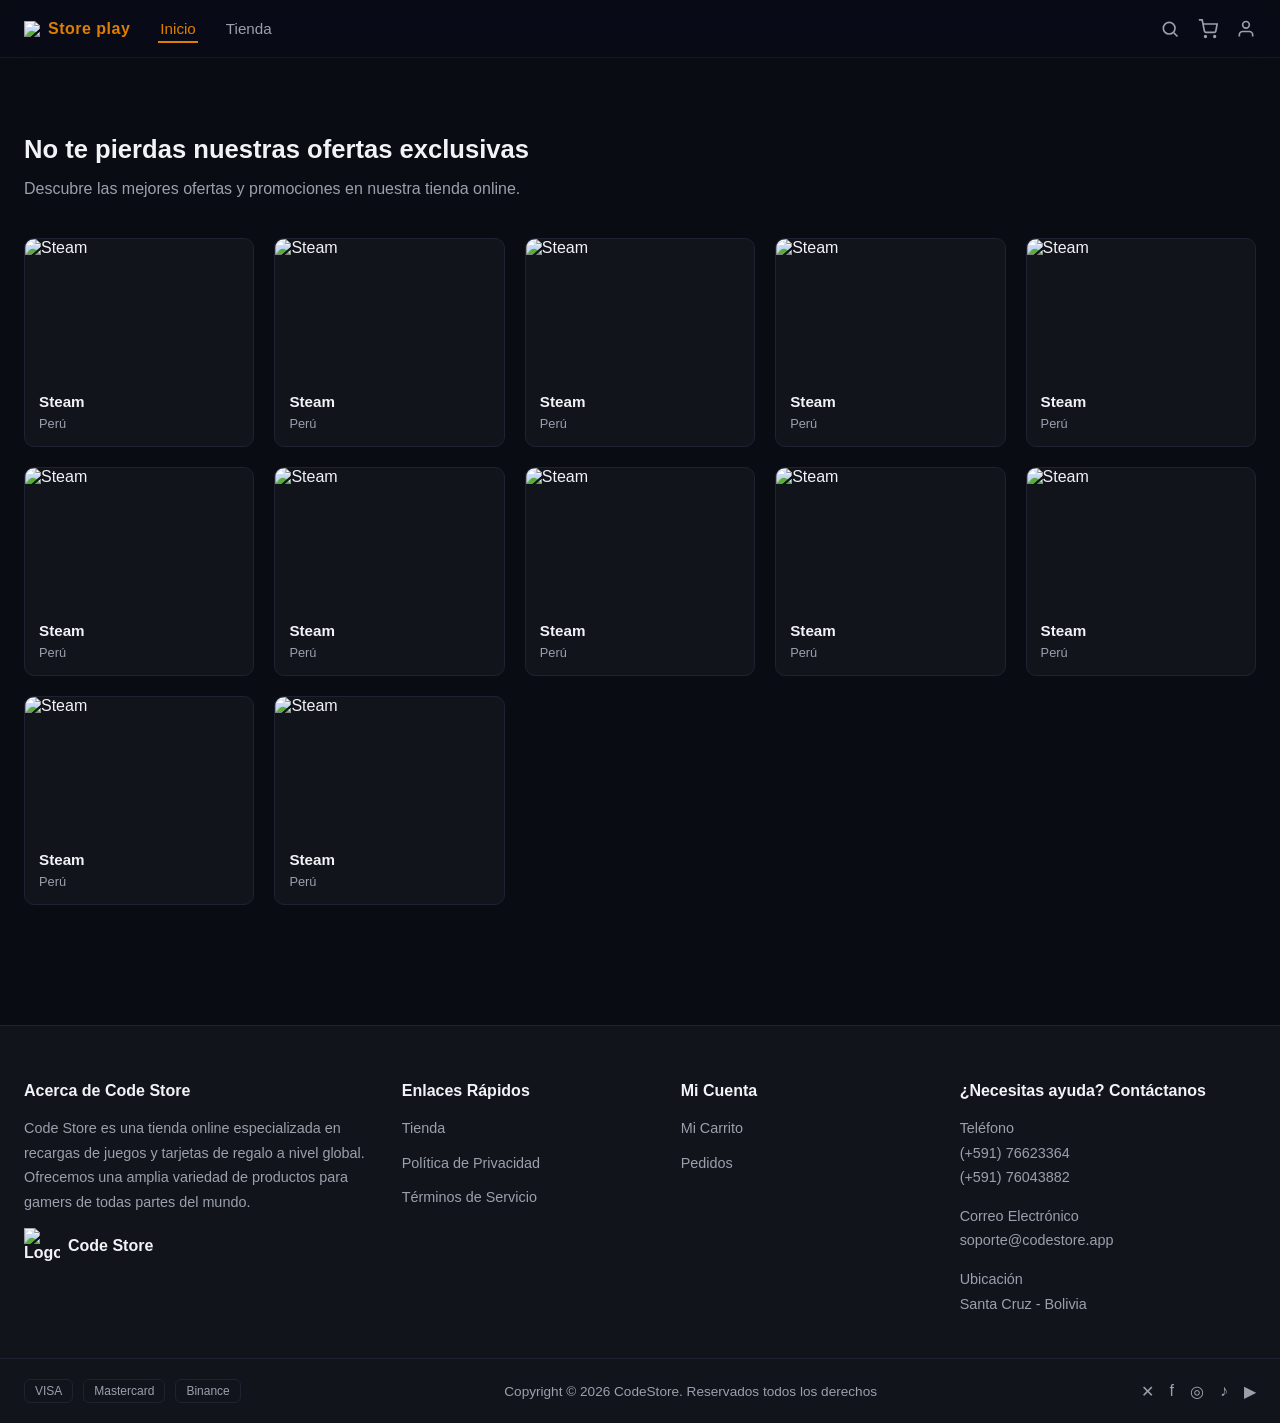
==== RWARD/index.html @ 768f9da8 "Add files via upload" ====
<!DOCTYPE html>
<html lang="es">
<head>
<meta charset="UTF-8">
<meta name="viewport" content="width=device-width, initial-scale=1">
<title>Code Store — Header y Footer</title>
<link rel="stylesheet" href="estilos.css">
</head>

<body>
<!-- ===================== CABEZA DE TODO ===================== -->

<header id="encabezado">
  <div class="encabezado__contenedor">
    <div class="encabezado__logo">
      <img src="img/logo.png">
        <span>Store play</span>
    </div>


<nav class="navegacion-principal">
    <a href="#" class="activo">Inicio</a>
    <a href="#">Tienda</a>
</nav>


    <div class="encabezado__acciones">

<!-- ===================================================== icono de búsqueda ===================== -->
      <svg class="icono-accion" viewBox="0 0 24 24" fill="none" stroke="currentColor" stroke-width="2">
        <circle cx="11" cy="11" r="7"></circle><line x1="21" y1="21" x2="16.65" y2="16.65"></line>
      </svg>

<!-- ===================================================== icono de carrito ===================== -->
      <svg class="icono-accion" viewBox="0 0 24 24" fill="none" stroke="currentColor" stroke-width="2">
        <circle cx="9" cy="21" r="1"></circle><circle cx="20" cy="21" r="1"></circle>
        <path d="M1 1h4l2.68 13.39a2 2 0 0 0 2 1.61h9.72a2 2 0 0 0 2-1.61L23 6H6"></path>
      </svg>

<!-- ===================================================== icono de perfil ===================== -->
      <svg class="icono-accion" viewBox="0 0 24 24" fill="none" stroke="currentColor" stroke-width="2">
        <path d="M20 21v-2a4 4 0 0 0-4-4H8a4 4 0 0 0-4 4v2"></path><circle cx="12" cy="7" r="4"></circle>
      </svg>

    </div>
  </div>
</header>


<!-- ===================== CONTENIDO ===================== -->


<main class="contenido-demo">

<h1 class="animar-aparicion">No te pierdas nuestras ofertas exclusivas</h1>

<p class="animar-aparicion">Descubre las mejores ofertas y promociones en nuestra tienda online.</p>

  <div class="grilla-productos">


    <div class="tarjeta-producto animar-aparicion">
      <div class="tarjeta-producto__imagen-contenedor zoom-al-pasar">
        <img src="img/steam.jpe" alt="Steam">
      </div>
      <div class="tarjeta-producto__info">
        <h3>Steam</h3>
        <span>Perú</span>
      </div>
    </div>
 

    <div class="tarjeta-producto animar-aparicion">
      <div class="tarjeta-producto__imagen-contenedor zoom-al-pasar">
        <img src="img/steam.jpe" alt="Steam">
      </div>
      <div class="tarjeta-producto__info">
        <h3>Steam</h3>
        <span>Perú</span>
      </div>
    </div>


    <div class="tarjeta-producto animar-aparicion">
      <div class="tarjeta-producto__imagen-contenedor zoom-al-pasar">
        <img src="img/steam.jpe" alt="Steam">
      </div>
      <div class="tarjeta-producto__info">
        <h3>Steam</h3>
        <span>Perú</span>
      </div>
    </div>


    <div class="tarjeta-producto animar-aparicion">
      <div class="tarjeta-producto__imagen-contenedor zoom-al-pasar">
        <img src="img/steam.jpe" alt="Steam">
      </div>
      <div class="tarjeta-producto__info">
        <h3>Steam</h3>
        <span>Perú</span>
      </div>
    </div>


    <div class="tarjeta-producto animar-aparicion">
      <div class="tarjeta-producto__imagen-contenedor zoom-al-pasar">
        <img src="img/steam.jpe" alt="Steam">
      </div>
      <div class="tarjeta-producto__info">
        <h3>Steam</h3>
        <span>Perú</span>
      </div>
    </div>


    <div class="tarjeta-producto animar-aparicion">
      <div class="tarjeta-producto__imagen-contenedor zoom-al-pasar">
        <img src="img/steam.jpe" alt="Steam">
      </div>
      <div class="tarjeta-producto__info">
        <h3>Steam</h3>
        <span>Perú</span>
      </div>
    </div>


    <div class="tarjeta-producto animar-aparicion">
      <div class="tarjeta-producto__imagen-contenedor zoom-al-pasar">
        <img src="img/steam.jpe" alt="Steam">
      </div>
      <div class="tarjeta-producto__info">
        <h3>Steam</h3>
        <span>Perú</span>
      </div>
    </div>


    <div class="tarjeta-producto animar-aparicion">
      <div class="tarjeta-producto__imagen-contenedor zoom-al-pasar">
        <img src="img/steam.jpe" alt="Steam">
      </div>
      <div class="tarjeta-producto__info">
        <h3>Steam</h3>
        <span>Perú</span>
      </div>
    </div>


    <div class="tarjeta-producto animar-aparicion">
      <div class="tarjeta-producto__imagen-contenedor zoom-al-pasar">
        <img src="img/steam.jpe" alt="Steam">
      </div>
      <div class="tarjeta-producto__info">
        <h3>Steam</h3>
        <span>Perú</span>
      </div>
    </div>


    <div class="tarjeta-producto animar-aparicion">
      <div class="tarjeta-producto__imagen-contenedor zoom-al-pasar">
        <img src="img/steam.jpe" alt="Steam">
      </div>
      <div class="tarjeta-producto__info">
        <h3>Steam</h3>
        <span>Perú</span>
      </div>
    </div>


    <div class="tarjeta-producto animar-aparicion">
      <div class="tarjeta-producto__imagen-contenedor zoom-al-pasar">
        <img src="img/steam.jpe" alt="Steam">
      </div>
      <div class="tarjeta-producto__info">
        <h3>Steam</h3>
        <span>Perú</span>
      </div>
    </div>


    <div class="tarjeta-producto animar-aparicion">
      <div class="tarjeta-producto__imagen-contenedor zoom-al-pasar">
        <img src="img/steam.jpe" alt="Steam">
      </div>
      <div class="tarjeta-producto__info">
        <h3>Steam</h3>
        <span>Perú</span>
      </div>
    </div>
  </div>
</main>

<!-- ===================== PIE DE PÁGINA ===================== -->
<footer id="pie-pagina">
  <div class="pie-pagina__contenedor">

    <div class="columna-pie animar-aparicion">
      <h4>Acerca de Code Store</h4>
      <p>Code Store es una tienda online especializada en recargas de juegos y tarjetas de regalo a nivel global. Ofrecemos una amplia variedad de productos para gamers de todas partes del mundo.</p>
      <div class="columna-pie__logo zoom-al-pasar">
        <img src="https://placehold.co/40x40/2d7dfb/ffffff?text=CS" alt="Logo Code Store">
        Code Store
      </div>
    </div>

    <div class="columna-pie animar-aparicion">
      <h4>Enlaces Rápidos</h4>
      <a href="#">Tienda</a>
      <a href="#">Política de Privacidad</a>
      <a href="#">Términos de Servicio</a>
    </div>

    <div class="columna-pie animar-aparicion">
      <h4>Mi Cuenta</h4>
      <a href="#">Mi Carrito</a>
      <a href="#">Pedidos</a>
    </div>

    <div class="columna-pie animar-aparicion">
      <h4>¿Necesitas ayuda? Contáctanos</h4>
      <p>Teléfono<br>(+591) 76623364<br>(+591) 76043882</p>
      <p>Correo Electrónico<br>soporte@codestore.app</p>
      <p>Ubicación<br>Santa Cruz - Bolivia</p>
    </div>

  </div>

  <div class="pie-pagina__linea"></div>

  <div class="pie-pagina__inferior animar-aparicion">
    <div class="metodos-pago">
      <span>VISA</span><span>Mastercard</span><span>Binance</span>
    </div>
    <div class="derechos-autor">Copyright © 2026 CodeStore. Reservados todos los derechos</div>
    <div class="redes-sociales">
      <a href="#" aria-label="X">✕</a>
      <a href="#" aria-label="Facebook">f</a>
      <a href="#" aria-label="Instagram">◎</a>
      <a href="#" aria-label="TikTok">♪</a>
      <a href="#" aria-label="YouTube">▶</a>
    </div>
  </div>
</footer>

<script src="app.js"></script>
</body>
</html>
---- RWARD/estilos.css ----
:root{
  --fondo: #0A0C14;
  --fondo-panel: #12141c;
  --texto: #f2f3f7;
  --texto-tenue: #9aa0ac;
  --acento: #DE7F02;
  --acento-suave: #B36600;
  --borde: #1f2230;
}

*{ box-sizing:border-box; }
html,body{ margin:0; padding:0; background:var(--fondo); color:var(--texto);
  font-family: "Segoe UI", Roboto, Arial, sans-serif; }

a{ color:inherit; text-decoration:none; }
img{ max-width:100%; display:block; }

/* ===================== ENCABEZADO ===================== */
#encabezado{
  position:sticky; top:0; z-index:50;

  background: rgba(10, 12, 20, 0.35);
  backdrop-filter: blur(14px) saturate(160%);
  -webkit-backdrop-filter: blur(14px) saturate(160%);

  border-bottom:1px solid rgba(255, 255, 255, 0.06);
  transition: background .35s ease, border-color .35s ease;
}

/* Cuando el usuario hace scroll, se oscurece un poco más */
#encabezado.encabezado--scroll{
  background: rgba(10, 12, 20, 0.82);
  border-bottom-color: rgba(255, 255, 255, 0.08);
}

.encabezado__contenedor{
  max-width:1280px; margin:0 auto;
  display:flex; align-items:center; gap:28px;
  padding:14px 24px;
}
.encabezado__logo{
  display:flex; align-items:center; gap:8px;
  font-weight:700; letter-spacing:.5px; white-space:nowrap;
}
.encabezado__logo span{ color:var(--acento); }

.navegacion-principal{
  display:flex; gap:26px; flex:1;
}
.navegacion-principal a{
  font-size:.95rem; color:var(--texto-tenue);
  position:relative; padding:6px 2px; transition:color .25s ease;
}
.navegacion-principal a:hover,
.navegacion-principal a.activo{ color:var(--acento); }
.navegacion-principal a::after{
  content:""; position:absolute; left:0; bottom:0; height:2px; width:0;
  background:var(--acento); transition:width .25s ease;
}
.navegacion-principal a:hover::after,
.navegacion-principal a.activo::after{ width:100%; }

.encabezado__acciones{
  display:flex; align-items:center; gap:18px;
}
.selector-idioma{
  display:flex; align-items:center; gap:6px;
  font-size:.9rem; color:var(--texto-tenue); cursor:pointer;
  transition:color .2s ease;
}
.selector-idioma:hover{ color:var(--acento); }

.icono-accion{
  width:20px; height:20px; cursor:pointer; color:var(--texto-tenue);
  transition:color .2s ease, transform .2s ease;
}
.icono-accion:hover{ color:var(--acento); transform:translateY(-2px); }

/* ===================== CARRUSEL DE OFERTAS ===================== */
.carrusel-ofertas{
  position:relative;
  max-width:1280px;
  margin:32px auto 0;
  padding:0 24px;
}

.carrusel-ofertas__viewport{
  position:relative;
  overflow:hidden;
  border-radius:14px;
  border:1px solid var(--borde);
  background:var(--fondo-panel);
}

.carrusel-ofertas__pista{
  display:flex;
  transition:transform .6s ease;
}

.carrusel-ofertas__slide{
  position:relative;
  flex:0 0 100%;
  height:340px;
  background-size:cover;
  background-position:center;
  display:flex;
  align-items:center;
}

.carrusel-ofertas__overlay{
  position:absolute; inset:0;
  background:linear-gradient(90deg, rgba(10,12,20,.92), rgba(10,12,20,.4) 55%, rgba(10,12,20,.05));
}

.carrusel-ofertas__contenido{
  position:relative; z-index:2;
  padding:0 48px;
  max-width:520px;
  color:var(--texto);
}

.carrusel-ofertas__etiqueta{
  display:inline-block;
  background:var(--acento);
  color:#fff;
  font-size:.75rem;
  font-weight:700;
  letter-spacing:1px;
  padding:6px 14px;
  border-radius:50px;
  margin-bottom:14px;
}

.carrusel-ofertas__contenido h2{
  font-size:1.9rem;
  line-height:1.2;
  margin:0 0 10px;
}

.carrusel-ofertas__contenido p{
  color:var(--texto-tenue);
  margin:0 0 18px;
  font-size:.95rem;
}

.carrusel-ofertas__boton{
  display:inline-block;
  background:var(--acento);
  color:#fff;
  padding:10px 26px;
  border-radius:8px;
  font-weight:700;
  font-size:.9rem;
  transition:background .25s ease, transform .25s ease;
}

.carrusel-ofertas__boton:hover{
  background:var(--acento-suave);
  transform:translateY(-2px);
}

/* Flechas */
.carrusel-ofertas__flecha{
  position:absolute;
  top:50%; transform:translateY(-50%);
  width:42px; height:42px;
  border-radius:50%;
  border:none;
  background:rgba(10,12,20,.55);
  color:var(--texto);
  font-size:1.4rem;
  display:flex; align-items:center; justify-content:center;
  cursor:pointer;
  z-index:3;
  transition:background .2s ease, color .2s ease;
}

.carrusel-ofertas__flecha:hover{
  background:var(--acento);
  color:#fff;
}

.carrusel-ofertas__flecha--anterior{ left:14px; }
.carrusel-ofertas__flecha--siguiente{ right:14px; }

/* Indicadores (puntos) */
.carrusel-ofertas__indicadores{
  display:flex; justify-content:center; gap:8px;
  margin-top:14px;
}

.carrusel-ofertas__punto{
  width:9px; height:9px; border-radius:50%;
  border:none; background:var(--borde);
  cursor:pointer; transition:background .2s ease, width .2s ease;
}

.carrusel-ofertas__punto:hover{
  background:var(--acento-suave);
}

.carrusel-ofertas__punto--activo{
  background:var(--acento);
  width:22px; border-radius:6px;
}

/* ===================== CONTENIDO ===================== */
.contenido-demo{
  max-width:1280px; margin:0 auto; padding:60px 24px;
}
.contenido-demo h1{ font-size:1.6rem; margin-bottom:8px; }
.contenido-demo p{ color:var(--texto-tenue); margin-bottom:40px; }

.grilla-productos{
  display:grid; grid-template-columns:repeat(auto-fit, minmax(220px,1fr));
  gap:20px;
}
.tarjeta-producto{
  background:var(--fondo-panel); border:1px solid var(--borde);
  border-radius:10px; overflow:hidden;
  transition:border-color .25s ease, transform .25s ease;
}
.tarjeta-producto:hover{
  border-color:var(--acento);
  transform:translateY(-4px);
}
.tarjeta-producto__imagen-contenedor{
  overflow:hidden;
}
.tarjeta-producto__imagen-contenedor img{
  width:100%; height:140px; object-fit:cover;
  transition:transform .45s ease;
}
.tarjeta-producto__info{ padding:14px; }
.tarjeta-producto__info h3{ font-size:.95rem; margin:0 0 4px; }
.tarjeta-producto__info span{ font-size:.8rem; color:var(--texto-tenue); }

/* ===================== PIE DE PÁGINA ===================== */
#pie-pagina{
  background:var(--fondo-panel); border-top:1px solid var(--borde);
  margin-top:60px;
}
.pie-pagina__contenedor{
  max-width:1280px; margin:0 auto; padding:56px 24px 32px;
  display:grid; grid-template-columns:1.4fr 1fr 1fr 1.2fr; gap:32px;
}
.columna-pie h4{
  font-size:1rem; margin:0 0 16px;
}
.columna-pie p, .columna-pie a{
  display:block; font-size:.9rem; color:var(--texto-tenue);
  line-height:1.7; margin-bottom:10px; transition:color .2s ease;
}
.columna-pie a:hover{ color:var(--acento); }

.columna-pie__logo{
  display:flex; align-items:center; gap:8px; margin-top:14px;
  font-weight:700;
}
.columna-pie__logo img{ width:36px; height:36px; }

.pie-pagina__linea{
  border-top:1px solid var(--borde);
}
.pie-pagina__inferior{
  max-width:1280px; margin:0 auto; padding:20px 24px;
  display:flex; align-items:center; justify-content:space-between;
  flex-wrap:wrap; gap:16px;
}
.metodos-pago{ display:flex; gap:10px; }
.metodos-pago span{
  border:1px solid var(--borde); border-radius:6px;
  padding:4px 10px; font-size:.75rem; color:var(--texto-tenue);
}
.derechos-autor{ font-size:.85rem; color:var(--texto-tenue); }
.redes-sociales{ display:flex; gap:16px; }
.redes-sociales a{ color:var(--texto-tenue); transition:color .2s ease, transform .2s ease; }
.redes-sociales a:hover{ color:var(--acento); transform:translateY(-2px); }

/* ===================== ANIMACIÓN DE APARICIÓN ===================== */
.animar-aparicion{
  opacity:0; transform:translateY(28px);
  transition:opacity .7s ease, transform .7s ease;
}
.animar-aparicion.es-visible{
  opacity:1; transform:translateY(0);
}

/* ===================== ZOOM AL PASAR EL MOUSE ===================== */
.zoom-al-pasar{ overflow:hidden; }
.zoom-al-pasar img{ transition:transform .45s ease; }
.zoom-al-pasar:hover img{ transform:scale(1.12); }

@media (max-width:820px){
  .navegacion-principal{ display:none; }
  .pie-pagina__contenedor{ grid-template-columns:1fr 1fr; }

  .carrusel-ofertas__slide{ height:260px; }
  .carrusel-ofertas__contenido{ padding:0 26px; max-width:100%; }
  .carrusel-ofertas__contenido h2{ font-size:1.4rem; }
}

@media (max-width:560px){
  .carrusel-ofertas__slide{ height:220px; }
  .carrusel-ofertas__flecha{ width:34px; height:34px; font-size:1.1rem; }
  .carrusel-ofertas{ padding:0 14px; }
}
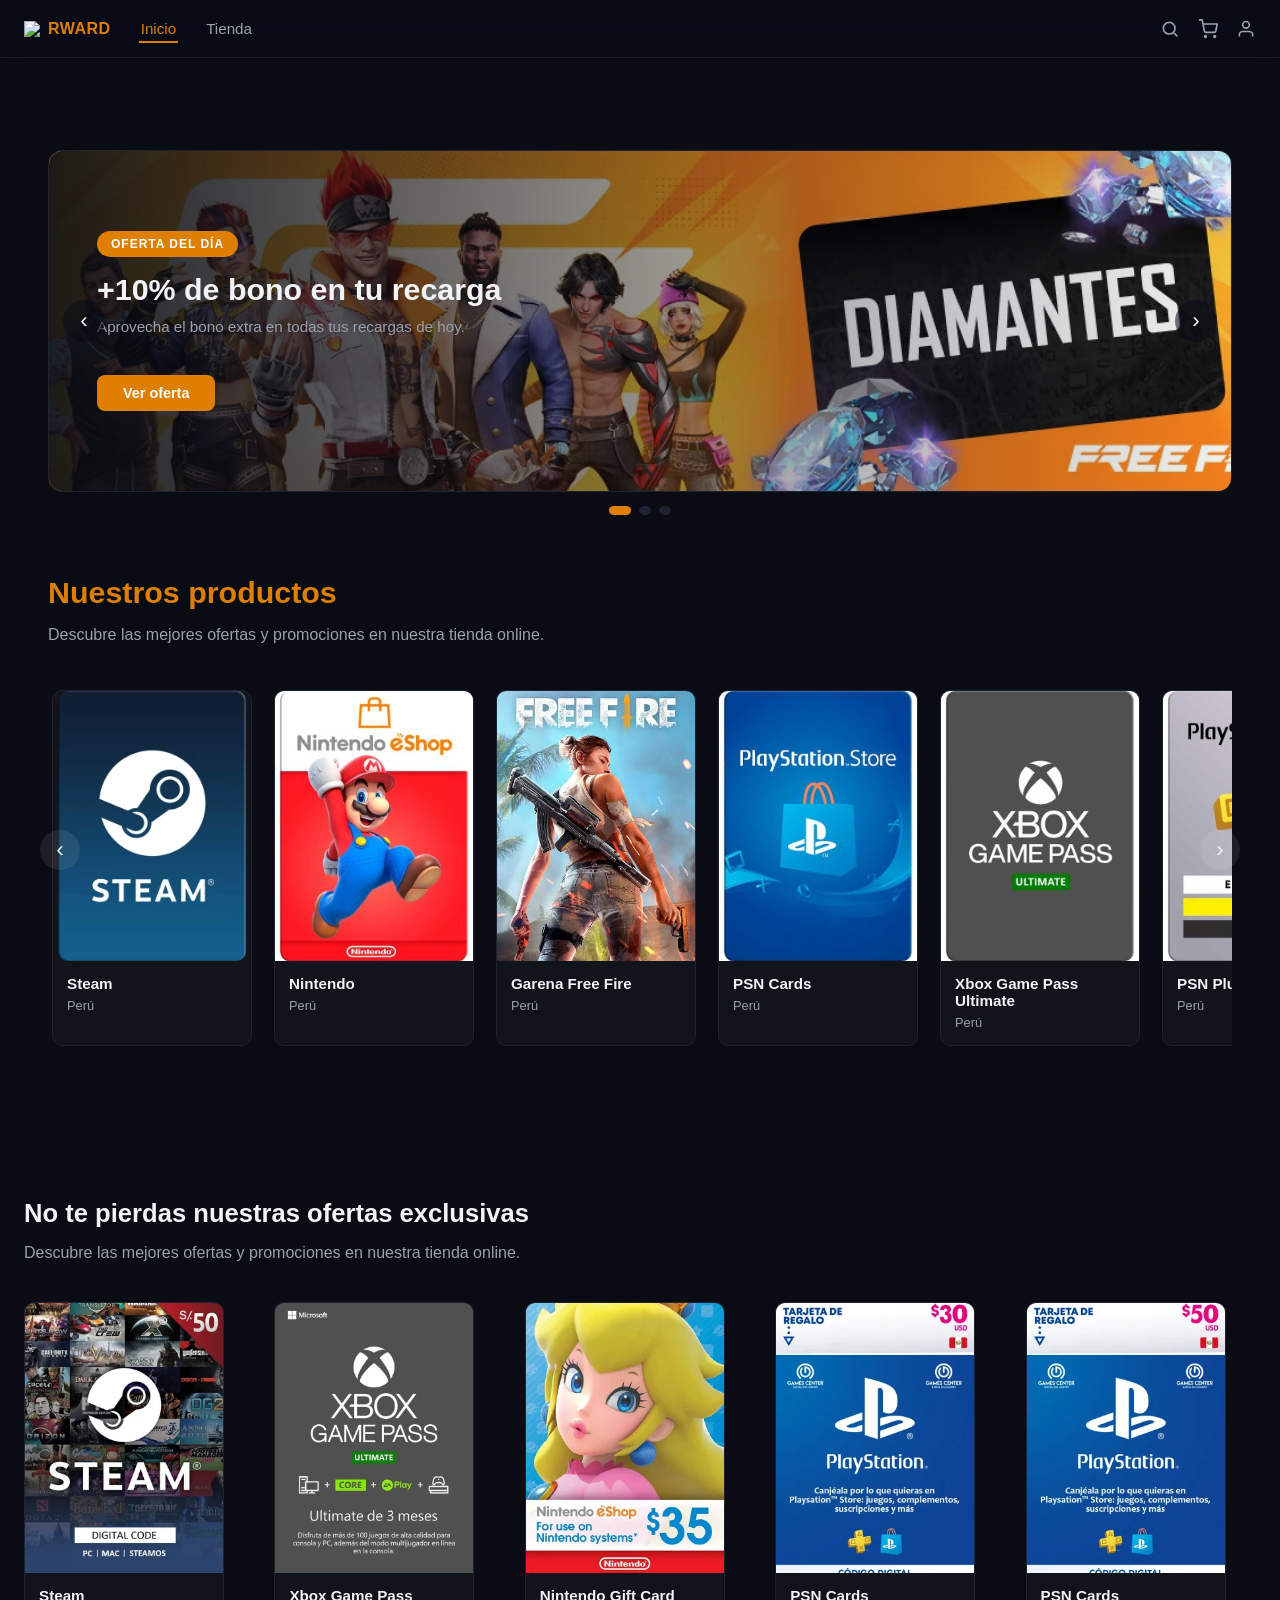
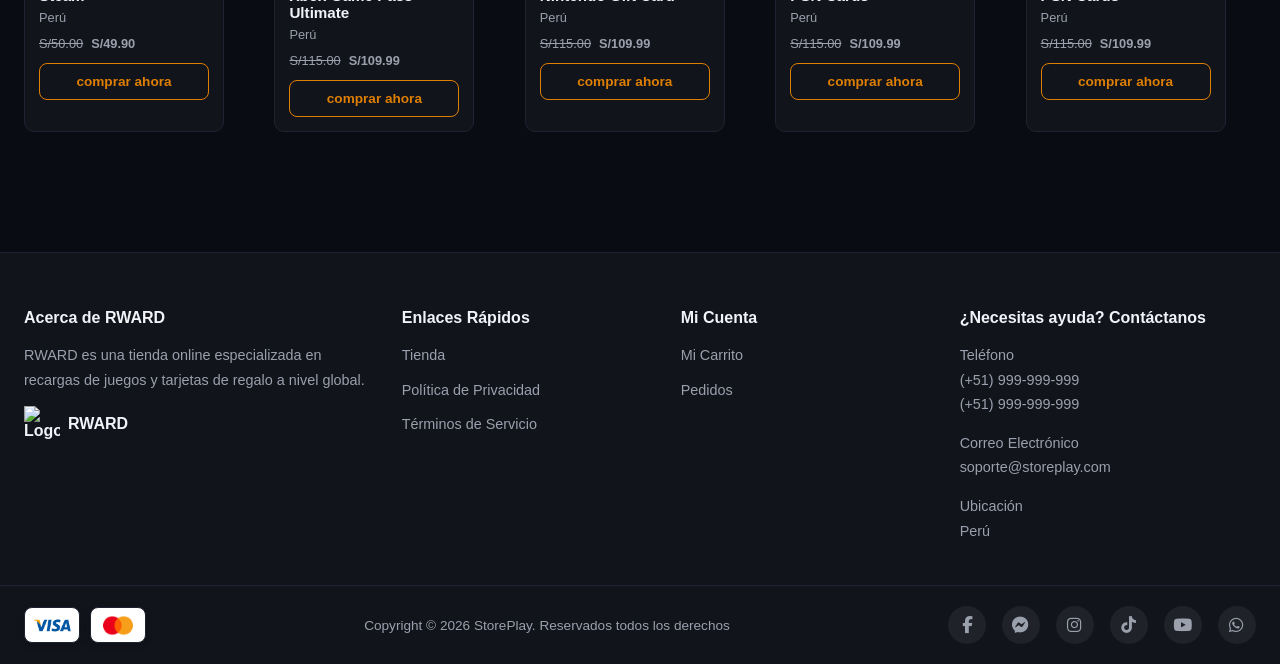
==== commit f2691a4c: "Add files via upload" ====
--- a/RWARD/index.html
+++ b/RWARD/index.html
@@ -1,249 +1,345 @@
-<!DOCTYPE html>
-<html lang="es">
-<head>
-<meta charset="UTF-8">
-<meta name="viewport" content="width=device-width, initial-scale=1">
-<title>Code Store — Header y Footer</title>
-<link rel="stylesheet" href="estilos.css">
-</head>
-
-<body>
-<!-- ===================== CABEZA DE TODO ===================== -->
-
-<header id="encabezado">
-  <div class="encabezado__contenedor">
-    <div class="encabezado__logo">
-      <img src="img/logo.png">
-        <span>Store play</span>
-    </div>
-
-
-<nav class="navegacion-principal">
-    <a href="#" class="activo">Inicio</a>
-    <a href="#">Tienda</a>
-</nav>
-
-
-    <div class="encabezado__acciones">
-
-<!-- ===================================================== icono de búsqueda ===================== -->
-      <svg class="icono-accion" viewBox="0 0 24 24" fill="none" stroke="currentColor" stroke-width="2">
-        <circle cx="11" cy="11" r="7"></circle><line x1="21" y1="21" x2="16.65" y2="16.65"></line>
-      </svg>
-
-<!-- ===================================================== icono de carrito ===================== -->
-      <svg class="icono-accion" viewBox="0 0 24 24" fill="none" stroke="currentColor" stroke-width="2">
-        <circle cx="9" cy="21" r="1"></circle><circle cx="20" cy="21" r="1"></circle>
-        <path d="M1 1h4l2.68 13.39a2 2 0 0 0 2 1.61h9.72a2 2 0 0 0 2-1.61L23 6H6"></path>
-      </svg>
-
-<!-- ===================================================== icono de perfil ===================== -->
-      <svg class="icono-accion" viewBox="0 0 24 24" fill="none" stroke="currentColor" stroke-width="2">
-        <path d="M20 21v-2a4 4 0 0 0-4-4H8a4 4 0 0 0-4 4v2"></path><circle cx="12" cy="7" r="4"></circle>
-      </svg>
-
-    </div>
-  </div>
-</header>
-
-
-<!-- ===================== CONTENIDO ===================== -->
-
-
-<main class="contenido-demo">
-
-<h1 class="animar-aparicion">No te pierdas nuestras ofertas exclusivas</h1>
-
-<p class="animar-aparicion">Descubre las mejores ofertas y promociones en nuestra tienda online.</p>
-
-  <div class="grilla-productos">
-
-
-    <div class="tarjeta-producto animar-aparicion">
-      <div class="tarjeta-producto__imagen-contenedor zoom-al-pasar">
-        <img src="img/steam.jpe" alt="Steam">
-      </div>
-      <div class="tarjeta-producto__info">
-        <h3>Steam</h3>
-        <span>Perú</span>
-      </div>
-    </div>
- 
-
-    <div class="tarjeta-producto animar-aparicion">
-      <div class="tarjeta-producto__imagen-contenedor zoom-al-pasar">
-        <img src="img/steam.jpe" alt="Steam">
-      </div>
-      <div class="tarjeta-producto__info">
-        <h3>Steam</h3>
-        <span>Perú</span>
-      </div>
-    </div>
-
-
-    <div class="tarjeta-producto animar-aparicion">
-      <div class="tarjeta-producto__imagen-contenedor zoom-al-pasar">
-        <img src="img/steam.jpe" alt="Steam">
-      </div>
-      <div class="tarjeta-producto__info">
-        <h3>Steam</h3>
-        <span>Perú</span>
-      </div>
-    </div>
-
-
-    <div class="tarjeta-producto animar-aparicion">
-      <div class="tarjeta-producto__imagen-contenedor zoom-al-pasar">
-        <img src="img/steam.jpe" alt="Steam">
-      </div>
-      <div class="tarjeta-producto__info">
-        <h3>Steam</h3>
-        <span>Perú</span>
-      </div>
-    </div>
-
-
-    <div class="tarjeta-producto animar-aparicion">
-      <div class="tarjeta-producto__imagen-contenedor zoom-al-pasar">
-        <img src="img/steam.jpe" alt="Steam">
-      </div>
-      <div class="tarjeta-producto__info">
-        <h3>Steam</h3>
-        <span>Perú</span>
-      </div>
-    </div>
-
-
-    <div class="tarjeta-producto animar-aparicion">
-      <div class="tarjeta-producto__imagen-contenedor zoom-al-pasar">
-        <img src="img/steam.jpe" alt="Steam">
-      </div>
-      <div class="tarjeta-producto__info">
-        <h3>Steam</h3>
-        <span>Perú</span>
-      </div>
-    </div>
-
-
-    <div class="tarjeta-producto animar-aparicion">
-      <div class="tarjeta-producto__imagen-contenedor zoom-al-pasar">
-        <img src="img/steam.jpe" alt="Steam">
-      </div>
-      <div class="tarjeta-producto__info">
-        <h3>Steam</h3>
-        <span>Perú</span>
-      </div>
-    </div>
-
-
-    <div class="tarjeta-producto animar-aparicion">
-      <div class="tarjeta-producto__imagen-contenedor zoom-al-pasar">
-        <img src="img/steam.jpe" alt="Steam">
-      </div>
-      <div class="tarjeta-producto__info">
-        <h3>Steam</h3>
-        <span>Perú</span>
-      </div>
-    </div>
-
-
-    <div class="tarjeta-producto animar-aparicion">
-      <div class="tarjeta-producto__imagen-contenedor zoom-al-pasar">
-        <img src="img/steam.jpe" alt="Steam">
-      </div>
-      <div class="tarjeta-producto__info">
-        <h3>Steam</h3>
-        <span>Perú</span>
-      </div>
-    </div>
-
-
-    <div class="tarjeta-producto animar-aparicion">
-      <div class="tarjeta-producto__imagen-contenedor zoom-al-pasar">
-        <img src="img/steam.jpe" alt="Steam">
-      </div>
-      <div class="tarjeta-producto__info">
-        <h3>Steam</h3>
-        <span>Perú</span>
-      </div>
-    </div>
-
-
-    <div class="tarjeta-producto animar-aparicion">
-      <div class="tarjeta-producto__imagen-contenedor zoom-al-pasar">
-        <img src="img/steam.jpe" alt="Steam">
-      </div>
-      <div class="tarjeta-producto__info">
-        <h3>Steam</h3>
-        <span>Perú</span>
-      </div>
-    </div>
-
-
-    <div class="tarjeta-producto animar-aparicion">
-      <div class="tarjeta-producto__imagen-contenedor zoom-al-pasar">
-        <img src="img/steam.jpe" alt="Steam">
-      </div>
-      <div class="tarjeta-producto__info">
-        <h3>Steam</h3>
-        <span>Perú</span>
-      </div>
-    </div>
-  </div>
-</main>
-
-<!-- ===================== PIE DE PÁGINA ===================== -->
-<footer id="pie-pagina">
-  <div class="pie-pagina__contenedor">
-
-    <div class="columna-pie animar-aparicion">
-      <h4>Acerca de Code Store</h4>
-      <p>Code Store es una tienda online especializada en recargas de juegos y tarjetas de regalo a nivel global. Ofrecemos una amplia variedad de productos para gamers de todas partes del mundo.</p>
-      <div class="columna-pie__logo zoom-al-pasar">
-        <img src="https://placehold.co/40x40/2d7dfb/ffffff?text=CS" alt="Logo Code Store">
-        Code Store
-      </div>
-    </div>
-
-    <div class="columna-pie animar-aparicion">
-      <h4>Enlaces Rápidos</h4>
-      <a href="#">Tienda</a>
-      <a href="#">Política de Privacidad</a>
-      <a href="#">Términos de Servicio</a>
-    </div>
-
-    <div class="columna-pie animar-aparicion">
-      <h4>Mi Cuenta</h4>
-      <a href="#">Mi Carrito</a>
-      <a href="#">Pedidos</a>
-    </div>
-
-    <div class="columna-pie animar-aparicion">
-      <h4>¿Necesitas ayuda? Contáctanos</h4>
-      <p>Teléfono<br>(+591) 76623364<br>(+591) 76043882</p>
-      <p>Correo Electrónico<br>soporte@codestore.app</p>
-      <p>Ubicación<br>Santa Cruz - Bolivia</p>
-    </div>
-
-  </div>
-
-  <div class="pie-pagina__linea"></div>
-
-  <div class="pie-pagina__inferior animar-aparicion">
-    <div class="metodos-pago">
-      <span>VISA</span><span>Mastercard</span><span>Binance</span>
-    </div>
-    <div class="derechos-autor">Copyright © 2026 CodeStore. Reservados todos los derechos</div>
-    <div class="redes-sociales">
-      <a href="#" aria-label="X">✕</a>
-      <a href="#" aria-label="Facebook">f</a>
-      <a href="#" aria-label="Instagram">◎</a>
-      <a href="#" aria-label="TikTok">♪</a>
-      <a href="#" aria-label="YouTube">▶</a>
-    </div>
-  </div>
-</footer>
-
-<script src="app.js"></script>
-</body>
-</html>+<!DOCTYPE html>
+<html lang="es">
+<head>
+<meta charset="UTF-8">
+<meta name="viewport" content="width=device-width, initial-scale=1">
+<title>RWARD</title>
+<link rel="stylesheet" href="estilos.css">
+<link rel="stylesheet" href="https://cdnjs.cloudflare.com/ajax/libs/font-awesome/6.5.1/css/all.min.css">
+<meta name="viewport" content="width=device-width, initial-scale=1.0">
+</head>
+
+<body>
+<!-- ===================== CABEZA DE TODO ===================== -->
+
+<header id="encabezado">
+  <div class="encabezado__contenedor">
+    <div class="encabezado__logo">
+      <img src="img/logo.png">
+        <span>RWARD</span>
+    </div>
+
+
+<nav class="navegacion-principal">
+    <a href="index.html" class="activo">Inicio</a>
+    <a href="tienda.html">Tienda</a>
+</nav>
+
+
+    <div class="encabezado__acciones">
+
+<!-- ===================================================== icono de búsqueda ===================== -->
+      <svg class="icono-accion" viewBox="0 0 24 24" fill="none" stroke="currentColor" stroke-width="2">
+        <circle cx="11" cy="11" r="7"></circle><line x1="21" y1="21" x2="16.65" y2="16.65"></line>
+      </svg>
+
+<!-- ===================================================== icono de carrito ===================== -->
+      <svg class="icono-accion" viewBox="0 0 24 24" fill="none" stroke="currentColor" stroke-width="2">
+        <circle cx="9" cy="21" r="1"></circle><circle cx="20" cy="21" r="1"></circle>
+        <path d="M1 1h4l2.68 13.39a2 2 0 0 0 2 1.61h9.72a2 2 0 0 0 2-1.61L23 6H6"></path>
+      </svg>
+
+<!-- ===================================================== icono de perfil ===================== -->
+      <svg class="icono-accion" viewBox="0 0 24 24" fill="none" stroke="currentColor" stroke-width="2">
+        <path d="M20 21v-2a4 4 0 0 0-4-4H8a4 4 0 0 0-4 4v2"></path><circle cx="12" cy="7" r="4"></circle>
+      </svg>
+
+    </div>
+  </div>
+</header>
+
+
+<!-- ===================== CONTENIDO ===================== -->
+
+
+<main class="contenido-demo">
+
+<!-- ===================== CARRUSEL DE OFERTAS ===================== -->
+<section class="carrusel-ofertas animar-aparicion" id="carruselOfertas">
+  <div class="carrusel-ofertas__viewport">
+
+    <div class="carrusel-ofertas__pista" id="carruselPista">
+
+      <div class="carrusel-ofertas__slide" style="background-image:url('img/Banner_diamantes.webp')">
+        <div class="carrusel-ofertas__overlay"></div>
+        <div class="carrusel-ofertas__contenido">
+          <span class="carrusel-ofertas__etiqueta">OFERTA DEL DÍA</span>
+          <h2>+10% de bono en tu recarga</h2>
+          <p>Aprovecha el bono extra en todas tus recargas de hoy.</p>
+          <a href="garena-free-fire.html" class="carrusel-ofertas__boton">Ver oferta</a>
+        </div>
+      </div>
+
+      <div class="carrusel-ofertas__slide" style="background-image:url('img/banner steam.webp')">
+        <div class="carrusel-ofertas__overlay"></div>
+        <div class="carrusel-ofertas__contenido">
+          <span class="carrusel-ofertas__etiqueta">NUEVO</span>
+          <h2>Tarjetas de regalo disponibles</h2>
+          <p>Encuentra las mejores tarjetas para tus juegos favoritos.</p>
+          <a href="steam.html" class="carrusel-ofertas__boton">Explorar</a>
+        </div>
+      </div>
+
+      <div class="carrusel-ofertas__slide" style="background-image:url('img/banner xbox.png')">
+        <div class="carrusel-ofertas__overlay"></div>
+        <div class="carrusel-ofertas__contenido">
+          <span class="carrusel-ofertas__etiqueta">SITIO OFICIAL</span>
+          <h2>Recarga segura y al instante</h2>
+          <p>Compra con confianza en la tienda oficial de recargas.</p>
+          <a href="xbox.html" class="carrusel-ofertas__boton">Comprar ahora</a>
+        </div>
+      </div>
+
+    </div>
+
+    <button class="carrusel-ofertas__flecha carrusel-ofertas__flecha--anterior" id="flechaAnterior" aria-label="Anterior">‹</button>
+    <button class="carrusel-ofertas__flecha carrusel-ofertas__flecha--siguiente" id="flechaSiguiente" aria-label="Siguiente">›</button>
+
+  </div>
+
+  <div class="carrusel-ofertas__indicadores" id="carruselIndicadores"></div>
+</section>
+
+<!-- ===================== TARJETAS DE TIENDA ONLINE ===================== -->
+<section class="tarjetas-seccion">
+  <h2 class="tarjetas-titulo animar-aparicion">Nuestros productos</h2>
+  <p class="animar-aparicion">Descubre las mejores ofertas y promociones en nuestra tienda online.</p>
+
+  <div class="tarjetas-carrusel">
+    <button class="tarjetas-flecha tarjetas-flecha--anterior" id="tarjetasAnterior" aria-label="Anterior">‹</button>
+
+    <div class="tarjetas-carrusel__viewport">
+      <div class="tarjetas-carrusel__pista">
+
+        <a href="steam.html" class="tarjeta-producto animar-aparicion">
+          <div class="tarjeta-producto__imagen-contenedor zoom-al-pasar">
+            <img src="img/STEAM-LOGO.webp" alt="Steam">
+          </div>
+          <div class="tarjeta-producto__info">
+            <h3>Steam</h3>
+            <span>Perú</span>
+          </div>
+        </a>
+
+        <a href="nintendo.html" class="tarjeta-producto animar-aparicion">
+          <div class="tarjeta-producto__imagen-contenedor zoom-al-pasar">
+            <img src="img/Nintendo.jpg" alt="Nintendo">
+          </div>
+          <div class="tarjeta-producto__info">
+            <h3>Nintendo</h3>
+            <span>Perú</span>
+          </div>
+        </a>
+
+        <a href="garena-free-fire.html" class="tarjeta-producto animar-aparicion">
+          <div class="tarjeta-producto__imagen-contenedor zoom-al-pasar">
+            <img src="img/ganera.avif" alt="garena_free_fire">
+          </div>
+          <div class="tarjeta-producto__info">
+            <h3>Garena Free Fire</h3>
+            <span>Perú</span>
+          </div>
+        </a>
+
+        <a href="psn.html" class="tarjeta-producto animar-aparicion">
+          <div class="tarjeta-producto__imagen-contenedor zoom-al-pasar">
+            <img src="img/PSN-Cards.jpg" alt="PSN Cards">
+          </div>
+          <div class="tarjeta-producto__info">
+            <h3>PSN Cards</h3>
+            <span>Perú</span>
+          </div>
+        </a>
+
+        <a href="xbox.html" class="tarjeta-producto animar-aparicion">
+          <div class="tarjeta-producto__imagen-contenedor zoom-al-pasar">
+            <img src="img/Xbox-GamePass-Ultimate.jpg" alt="Xbox Game Pass Ultimate">
+          </div>
+          <div class="tarjeta-producto__info">
+            <h3>Xbox Game Pass Ultimate</h3>
+            <span>Perú</span>
+          </div>
+        </a>
+
+        <a href="psn-plus.html" class="tarjeta-producto animar-aparicion">
+          <div class="tarjeta-producto__imagen-contenedor zoom-al-pasar">
+            <img src="img/PSN-Plus.jpg" alt="PSN Plus">
+          </div>
+          <div class="tarjeta-producto__info">
+            <h3>PSN Plus</h3>
+            <span>Perú</span>
+          </div>
+        </a>
+
+      </div>
+    </div>
+
+    <button class="tarjetas-flecha tarjetas-flecha--siguiente" id="tarjetasSiguiente" aria-label="Siguiente">›</button>
+  </div>
+</section>
+</main>
+
+
+<!-- ===================== CONTENIDO OFERTAS ===================== -->
+<main class="contenido-demo">
+  <h1 class="animar-aparicion">No te pierdas nuestras ofertas exclusivas</h1>
+
+  <p class="animar-aparicion">Descubre las mejores ofertas y promociones en nuestra tienda online.</p>
+
+  <div class="grilla-productos">
+
+    <div class="tarjeta-producto animar-aparicion">
+      <a href="steam.html" class="tarjeta-producto__enlace">
+        <div class="tarjeta-producto__imagen-contenedor zoom-al-pasar">
+          <img src="img/Steam-50so.webp" alt="Steam">
+        </div>
+        <div class="tarjeta-producto__info">
+          <h3>Steam</h3>
+          <span class="tarjeta-producto__pais">Perú</span>
+
+          <div class="tarjeta-producto__precios">
+            <span class="tarjeta-producto__precio-anterior">S/50.00</span>
+            <span class="tarjeta-producto__precio-actual">S/49.90</span>
+          </div>
+          <a href="steam.html" class="tarjeta-producto__boton">comprar ahora</a>
+        </div>
+      </a>
+    </div>
+
+
+    <div class="tarjeta-producto animar-aparicion">
+      <a href="xbox-gamepass-ultimate.html" class="tarjeta-producto__enlace">
+        <div class="tarjeta-producto__imagen-contenedor zoom-al-pasar">
+          <img src="img/Xbox-Game-Pass-Ultimate-3-Meses.webp" alt="Xbox Game Pass Ultimate">
+        </div>
+        <div class="tarjeta-producto__info">
+          <h3>Xbox Game Pass Ultimate</h3>
+          <span class="tarjeta-producto__pais">Perú</span>
+
+          <div class="tarjeta-producto__precios">
+            <span class="tarjeta-producto__precio-anterior">S/115.00</span>
+            <span class="tarjeta-producto__precio-actual">S/109.99</span>
+          </div>
+          <a href="xbox.html" class="tarjeta-producto__boton">comprar ahora</a>
+        </div>
+      </a>
+    </div>
+
+
+    <div class="tarjeta-producto animar-aparicion">
+      <a href="nintendo-gift-card.html" class="tarjeta-producto__enlace">
+        <div class="tarjeta-producto__imagen-contenedor zoom-al-pasar">
+          <img src="img/Nintendo-Gift-Card-35.webp" alt="Nintendo Gift Card">
+        </div>
+        <div class="tarjeta-producto__info">
+          <h3>Nintendo Gift Card</h3>
+          <span class="tarjeta-producto__pais">Perú</span>
+
+          <div class="tarjeta-producto__precios">
+            <span class="tarjeta-producto__precio-anterior">S/115.00</span>
+            <span class="tarjeta-producto__precio-actual">S/109.99</span>
+          </div>
+          <a href="nintendo.html" class="tarjeta-producto__boton">comprar ahora</a>
+        </div>
+      </a>
+    </div>
+
+
+    <div class="tarjeta-producto animar-aparicion">
+      <a href="psn.html" class="tarjeta-producto__enlace">
+        <div class="tarjeta-producto__imagen-contenedor zoom-al-pasar">
+          <img src="img/PSN-Card-30so.webp" alt="PSN Cards">
+        </div>
+        <div class="tarjeta-producto__info">
+          <h3>PSN Cards</h3>
+          <span class="tarjeta-producto__pais">Perú</span>
+
+          <div class="tarjeta-producto__precios">
+            <span class="tarjeta-producto__precio-anterior">S/115.00</span>
+            <span class="tarjeta-producto__precio-actual">S/109.99</span>
+          </div>
+          <a href="psn-cards-30.html" class="tarjeta-producto__boton">comprar ahora</a>
+        </div>
+      </a>
+    </div>
+
+
+    <div class="tarjeta-producto animar-aparicion">
+      <a href="psn.html" class="tarjeta-producto__enlace">
+        <div class="tarjeta-producto__imagen-contenedor zoom-al-pasar">
+          <img src="img/PSN-Card-50so.webp" alt="PSN Cards">
+        </div>
+        <div class="tarjeta-producto__info">
+          <h3>PSN Cards</h3>
+          <span class="tarjeta-producto__pais">Perú</span>
+
+          <div class="tarjeta-producto__precios">
+            <span class="tarjeta-producto__precio-anterior">S/115.00</span>
+            <span class="tarjeta-producto__precio-actual">S/109.99</span>
+          </div>
+          <a href="psn-cards-50.html" class="tarjeta-producto__boton">comprar ahora</a>
+        </div>
+      </a>
+    </div>
+
+  </div>
+</main>
+
+
+<!-- ===================== PIE DE PÁGINA ===================== -->
+<footer id="pie-pagina">
+  <div class="pie-pagina__contenedor">
+
+    <div class="columna-pie animar-aparicion">
+      <h4>Acerca de RWARD</h4>
+      <p>RWARD es una tienda online especializada en recargas de juegos y tarjetas de regalo a nivel global.</p>
+      <div class="columna-pie__logo zoom-al-pasar">
+        <img src="img/logo.png" alt="Logo RWARD">
+        RWARD
+      </div>
+    </div>
+
+    <div class="columna-pie animar-aparicion">
+      <h4>Enlaces Rápidos</h4>
+      <a href="tienda.html">Tienda</a>
+      <a href="#">Política de Privacidad</a>
+      <a href="#">Términos de Servicio</a>
+    </div>
+
+    <div class="columna-pie animar-aparicion">
+      <h4>Mi Cuenta</h4>
+      <a href="#">Mi Carrito</a>
+      <a href="#">Pedidos</a>
+    </div>
+
+    <div class="columna-pie animar-aparicion">
+      <h4>¿Necesitas ayuda? Contáctanos</h4>
+      <p>Teléfono<br>(+51) 999-999-999<br>(+51) 999-999-999</p>
+      <p>Correo Electrónico<br>soporte@storeplay.com</p>
+      <p>Ubicación<br>Perú</p>
+    </div>
+
+  </div>
+
+  <div class="pie-pagina__linea"></div>
+
+  <div class="pie-pagina__inferior animar-aparicion">
+<div class="metodos-pago">
+  <span><img src="img/Visa-Logo-2005.jpg" alt="VISA"></span>
+  <span><img src="img/Master card.png" alt="Mastercard"></span>
+</div>
+    <div class="derechos-autor">Copyright © 2026 StorePlay. Reservados todos los derechos</div>
+<div class="redes-sociales">
+  <a href="#" aria-label="Facebook"><i class="fa-brands fa-facebook-f"></i></a>
+  <a href="#" aria-label="Messenger"><i class="fa-brands fa-facebook-messenger"></i></a>
+  <a href="#" aria-label="Instagram"><i class="fa-brands fa-instagram"></i></a>
+  <a href="#" aria-label="TikTok"><i class="fa-brands fa-tiktok"></i></a>
+  <a href="#" aria-label="YouTube"><i class="fa-brands fa-youtube"></i></a>
+  <a href="#" aria-label="WhatsApp"><i class="fa-brands fa-whatsapp"></i></a>
+</div>
+  </div>
+</footer>
+
+<script src="app.js"></script>
+</body>
+</html>
--- a/RWARD/estilos.css
+++ b/RWARD/estilos.css
@@ -94,7 +94,7 @@
 
 .carrusel-ofertas__pista{
   display:flex;
-  transition:transform .6s ease;
+  transition:transform 2s ease;
 }
 
 .carrusel-ofertas__slide{
@@ -215,6 +215,13 @@
   display:grid; grid-template-columns:repeat(auto-fit, minmax(220px,1fr));
   gap:20px;
 }
+a.tarjeta-producto{
+  display:block;
+}
+a.tarjeta-producto__boton{
+  display:block;
+  text-align:center;
+}
 .tarjeta-producto{
   background:var(--fondo-panel); border:1px solid var(--borde);
   border-radius:10px; overflow:hidden;
@@ -272,7 +279,66 @@
   border:1px solid var(--borde); border-radius:6px;
   padding:4px 10px; font-size:.75rem; color:var(--texto-tenue);
 }
+.metodos-pago{
+  display:flex;
+  gap:10px;
+}
+
+.metodos-pago span{
+  display:flex;
+  align-items:center;
+  justify-content:center;
+  width:56px;
+  height:36px;
+  background:#ffffff;
+  border-radius:8px;
+  padding:6px 8px;
+  box-shadow:0 2px 6px rgba(0,0,0,.25);
+  transition:transform .2s ease;
+}
+
+.metodos-pago span:hover{
+  transform:translateY(-2px);
+}
+
+.metodos-pago span img{
+  width:100%;
+  height:100%;
+  object-fit:contain;
+}
 .derechos-autor{ font-size:.85rem; color:var(--texto-tenue); }
+
+/* ===================== REDES SOCIALES ===================== */
+.redes-sociales{
+  display:flex;
+  gap:14px;
+}
+
+.redes-sociales a{
+  display:flex;
+  align-items:center;
+  justify-content:center;
+  width:38px;
+  height:38px;
+  border-radius:50%;
+  background:rgba(255,255,255,.06);
+  color:var(--texto-tenue);
+  font-size:1.05rem;
+  transition:background .25s ease, color .25s ease, transform .25s ease;
+}
+
+.redes-sociales a:hover{
+  transform:translateY(-3px);
+  color:#fff;
+}
+
+/* Color propio de cada red al pasar el mouse */
+.redes-sociales a[aria-label="Facebook"]:hover{ background:#1877F2; }
+.redes-sociales a[aria-label="Messenger"]:hover{ background:linear-gradient(45deg,#00ccff,#006AFF); }
+.redes-sociales a[aria-label="Instagram"]:hover{ background:linear-gradient(45deg,#FEDA75,#D62976,#4F5BD5); }
+.redes-sociales a[aria-label="TikTok"]:hover{ background:#000; }
+.redes-sociales a[aria-label="YouTube"]:hover{ background:#FF0000; }
+.redes-sociales a[aria-label="WhatsApp"]:hover{ background:#25D366; }
 .redes-sociales{ display:flex; gap:16px; }
 .redes-sociales a{ color:var(--texto-tenue); transition:color .2s ease, transform .2s ease; }
 .redes-sociales a:hover{ color:var(--acento); transform:translateY(-2px); }
@@ -305,3 +371,491 @@
   .carrusel-ofertas__flecha{ width:34px; height:34px; font-size:1.1rem; }
   .carrusel-ofertas{ padding:0 14px; }
 }
+/* ===================== CARRUSEL DE TARJETAS ===================== */
+
+.tarjetas-seccion{
+  max-width:1280px;
+  margin:60px auto 0;
+  padding:0 24px;
+}
+
+.tarjetas-titulo{
+  color:var(--acento);
+  font-size:1.9rem;
+  font-weight:800;
+  margin:0 0 6px;
+}
+
+.tarjetas-carrusel{
+  position:relative;
+  margin-top:24px;
+}
+
+.tarjetas-carrusel__viewport{
+  overflow-x:auto;
+  scroll-behavior:smooth;
+  scrollbar-width:none;
+  -ms-overflow-style:none;
+}
+.tarjetas-carrusel__viewport::-webkit-scrollbar{ display:none; }
+
+.tarjetas-carrusel__pista{
+  display:flex;
+  gap:22px;
+  padding:6px 4px 16px;
+}
+
+/* Tarjetas más grandes */
+.tarjeta-producto{
+  flex:0 0 200px;
+  width:200px;
+}
+
+.tarjeta-producto__imagen-contenedor{
+  height:270px;
+}
+.tarjeta-producto__imagen-contenedor img{
+  width:100%;
+  height:100%;
+  object-fit:cover;
+}
+
+.tarjeta-producto:hover{
+  border-color:var(--acento);
+}
+
+/* Flechas laterales */
+.tarjetas-flecha{
+  position:absolute;
+  top:44%;
+  transform:translateY(-50%);
+  width:40px;
+  height:40px;
+  border-radius:50%;
+  border:none;
+  background:rgba(255,255,255,.08);
+  color:var(--texto);
+  font-size:1.4rem;
+  display:flex;
+  align-items:center;
+  justify-content:center;
+  cursor:pointer;
+  z-index:5;
+  transition:background .2s ease, color .2s ease;
+}
+.tarjetas-flecha:hover{
+  background:var(--acento);
+  color:#fff;
+}
+.tarjetas-flecha--anterior{ left:-8px; }
+.tarjetas-flecha--siguiente{ right:-8px; }
+
+@media (max-width:560px){
+  .tarjeta-producto{ flex:0 0 150px; width:150px; }
+  .tarjeta-producto__imagen-contenedor{ height:210px; }
+  .tarjetas-flecha{ width:34px; height:34px; font-size:1.1rem; }
+}
+
+/* ===================== OFERTA ===================== */
+.tarjeta-producto__imagen-contenedor{
+  position:relative;
+}
+
+/* Etiqueta "¡Oferta!" */
+.tarjeta-producto__oferta{
+  position:absolute;
+  top:10px;
+  right:10px;
+  background:var(--acento);
+  color:#fff;
+  font-size:.72rem;
+  font-weight:800;
+  padding:5px 12px;
+  border-radius:6px;
+  z-index:2;
+  box-shadow:0 4px 10px rgba(0,0,0,.35);
+}
+
+.tarjeta-producto__pais{
+  font-size:.8rem;
+  color:var(--texto-tenue);
+}
+
+/* Precios */
+.tarjeta-producto__precios{
+  display:flex;
+  align-items:baseline;
+  gap:8px;
+  margin-top:10px;
+}
+
+.tarjeta-producto__precio-anterior{
+  font-size:.82rem;
+  color:var(--texto-tenue);
+  text-decoration:line-through;
+}
+
+.tarjeta-producto__precio-actual{
+  font-size:1.15rem;
+  font-weight:800;
+  color:var(--acento);
+}
+
+/* =================== COMPRA AGREGAR AL CARRITO =========================*/
+.tarjeta-producto__boton{
+  display:block;
+  width:100%;
+  margin-top:12px;
+  padding:10px 0;
+  border:1px solid var(--acento);
+  background:transparent;
+  color:var(--acento);
+  font-size:.85rem;
+  font-weight:700;
+  border-radius:8px;
+  cursor:pointer;
+  transition:background .2s ease, color .2s ease;
+}
+
+.tarjeta-producto__boton:hover{
+  background:var(--acento);
+  color:#fff;
+}
+/* =================== COMPRA =========================*/
+
+.pagina-recarga{
+  max-width:1280px;
+  margin:0 auto;
+  padding:30px 24px 70px;
+}
+
+.recarga-layout{
+  display:grid;
+  grid-template-columns:2fr 1fr;
+  gap:24px;
+  align-items:start;
+}
+
+/* ---- Grilla de productos ---- */
+
+.recarga-grid{
+  display:grid;
+  grid-template-columns:1fr 1fr;
+  gap:14px;
+}
+
+.recarga-item{
+  display:flex;
+  align-items:center;
+  gap:14px;
+  background:var(--fondo-panel);
+  border:1px solid var(--borde);
+  border-radius:10px;
+  padding:12px 16px;
+  cursor:pointer;
+  text-align:left;
+  transition:border-color .2s ease, background .2s ease, transform .15s ease;
+}
+
+.recarga-item:hover{
+  border-color:var(--acento-suave);
+  transform:translateY(-2px);
+}
+
+.recarga-item--activo{
+  border-color:var(--acento);
+  background:rgba(222,127,2,.08);
+}
+
+.recarga-item__icono{
+  width:38px;
+  height:38px;
+  border-radius:6px;
+  object-fit:cover;
+  flex-shrink:0;
+}
+
+.recarga-item__nombre{
+  flex:1;
+  font-size:.88rem;
+  color:var(--texto);
+}
+
+.recarga-item__precio{
+  font-size:.9rem;
+  font-weight:700;
+  color:var(--acento);
+  white-space:nowrap;
+}
+
+/* =================== USO XD =========================*/
+
+.recarga-guia{
+  background:var(--fondo-panel);
+  border:1px solid var(--borde);
+  border-radius:10px;
+  padding:22px 26px;
+  margin-top:20px;
+}
+
+.recarga-guia h4{
+  margin:0 0 12px;
+  color:var(--texto);
+  font-size:1rem;
+}
+
+.recarga-guia ol{
+  margin:0;
+  padding-left:20px;
+  color:var(--texto-tenue);
+  font-size:.88rem;
+  line-height:1.9;
+}
+
+/* =================== PANEL LATERAL =========================*/
+
+.recarga-resumen{
+  display:flex;
+  flex-direction:column;
+  gap:16px;
+  position:sticky;
+  top:90px;
+}
+
+.recarga-resumen__caja{
+  background:var(--fondo-panel);
+  border:1px solid var(--borde);
+  border-radius:10px;
+  padding:20px;
+}
+
+.recarga-resumen__caja label{
+  display:block;
+  font-size:.85rem;
+  color:var(--texto-tenue);
+  margin-bottom:10px;
+}
+
+.recarga-resumen__fila{
+  display:flex;
+  gap:10px;
+}
+
+.recarga-resumen__fila input{
+  flex:1;
+  background:var(--fondo);
+  border:1px solid var(--borde);
+  border-radius:8px;
+  padding:10px 12px;
+  color:var(--texto);
+  font-size:.9rem;
+}
+
+.recarga-resumen__fila input:focus{
+  outline:none;
+  border-color:var(--acento);
+}
+
+.recarga-resumen__verificar{
+  background:var(--acento);
+  color:#fff;
+  border:none;
+  border-radius:8px;
+  padding:0 18px;
+  font-weight:700;
+  font-size:.85rem;
+  cursor:pointer;
+  transition:background .2s ease;
+}
+
+.recarga-resumen__verificar:hover{
+  background:var(--acento-suave);
+}
+
+.recarga-resumen__total{
+  display:flex;
+  justify-content:space-between;
+  align-items:center;
+  font-size:.95rem;
+  color:var(--texto);
+  padding-bottom:16px;
+  border-bottom:1px solid var(--borde);
+  margin-bottom:16px;
+}
+
+.recarga-resumen__total span:last-child{
+  font-weight:800;
+  color:var(--acento);
+  font-size:1.1rem;
+}
+
+.recarga-resumen__comprar{
+  display:block;
+  width:100%;
+  background:var(--acento);
+  color:#fff;
+  border:none;
+  border-radius:8px;
+  padding:13px 0;
+  font-weight:800;
+  letter-spacing:.5px;
+  font-size:.9rem;
+  cursor:pointer;
+  margin-bottom:10px;
+  transition:background .2s ease, transform .2s ease;
+}
+
+.recarga-resumen__comprar:hover{
+  background:var(--acento-suave);
+  transform:translateY(-2px);
+}
+
+.recarga-resumen__binance:hover{
+  background:#F0B90B;
+  color:#1E2026;
+}
+
+@media (max-width:900px){
+  .recarga-layout{
+    grid-template-columns:1fr;
+  }
+  .recarga-resumen{
+    position:static;
+  }
+}
+
+@media (max-width:560px){
+  .recarga-grid{
+    grid-template-columns:1fr;
+  }
+}
+
+/* =============== CABECERA DEL PRODUCTO ==================== */
+.producto-cabecera{
+  background:var(--fondo-panel);
+  border-bottom:1px solid var(--borde);
+  padding:26px 24px;
+}
+
+.producto-cabecera__contenedor{
+  max-width:1280px;
+  margin:0 auto;
+  display:flex;
+  align-items:center;
+  gap:24px;
+}
+
+.producto-cabecera__imagen{
+  width:150px;
+  height:150px;
+  border-radius:12px;
+  object-fit:cover;
+  flex-shrink:0;
+}
+
+.producto-cabecera__info{
+  flex:1;
+}
+
+.producto-cabecera__info h1{
+  font-size:1.5rem;
+  margin:0 0 12px;
+  color:var(--texto);
+}
+
+.producto-cabecera__meta{
+  display:flex;
+  align-items:center;
+  gap:14px;
+  flex-wrap:wrap;
+}
+
+.producto-cabecera__region{
+  border:1px solid var(--borde);
+  border-radius:6px;
+  padding:5px 12px;
+  font-size:.78rem;
+  color:var(--texto-tenue);
+}
+
+.producto-cabecera__dato{
+  display:flex;
+  align-items:center;
+  gap:6px;
+  font-size:.85rem;
+  color:var(--texto-tenue);
+}
+
+.producto-cabecera__dato i{
+  color:var(--acento);
+}
+
+.producto-cabecera__favorito{
+  display:flex;
+  align-items:center;
+  gap:8px;
+  background:transparent;
+  border:none;
+  color:var(--texto-tenue);
+  font-size:.85rem;
+  cursor:pointer;
+  transition:color .2s ease;
+  white-space:nowrap;
+}
+
+.producto-cabecera__favorito:hover{
+  color:var(--acento);
+}
+
+.producto-cabecera__favorito.activo{
+  color:var(--acento);
+}
+
+.producto-cabecera__favorito i{
+  font-size:1rem;
+}
+
+@media (max-width:700px){
+  .producto-cabecera__contenedor{
+    flex-wrap:wrap;
+  }
+  .producto-cabecera__imagen{
+    width:110px;
+    height:110px;
+  }
+  .producto-cabecera__favorito{
+    width:100%;
+  }
+}
+
+
+/* =============== CELULAR ==================== */
+@media (max-width:700px){
+
+  .producto-cabecera__contenedor{
+    flex-direction:column;
+    align-items:center;
+    text-align:center;
+    gap:16px;
+  }
+
+  .producto-cabecera__imagen{
+    width:130px;
+    height:130px;
+  }
+
+  .producto-cabecera__info h1{
+    font-size:1.2rem;
+  }
+
+  .producto-cabecera__meta{
+    justify-content:center;
+  }
+
+  .producto-cabecera__favorito{
+    justify-content:center;
+    width:100%;
+    padding-top:6px;
+    border-top:1px solid var(--borde);
+  }
+}
